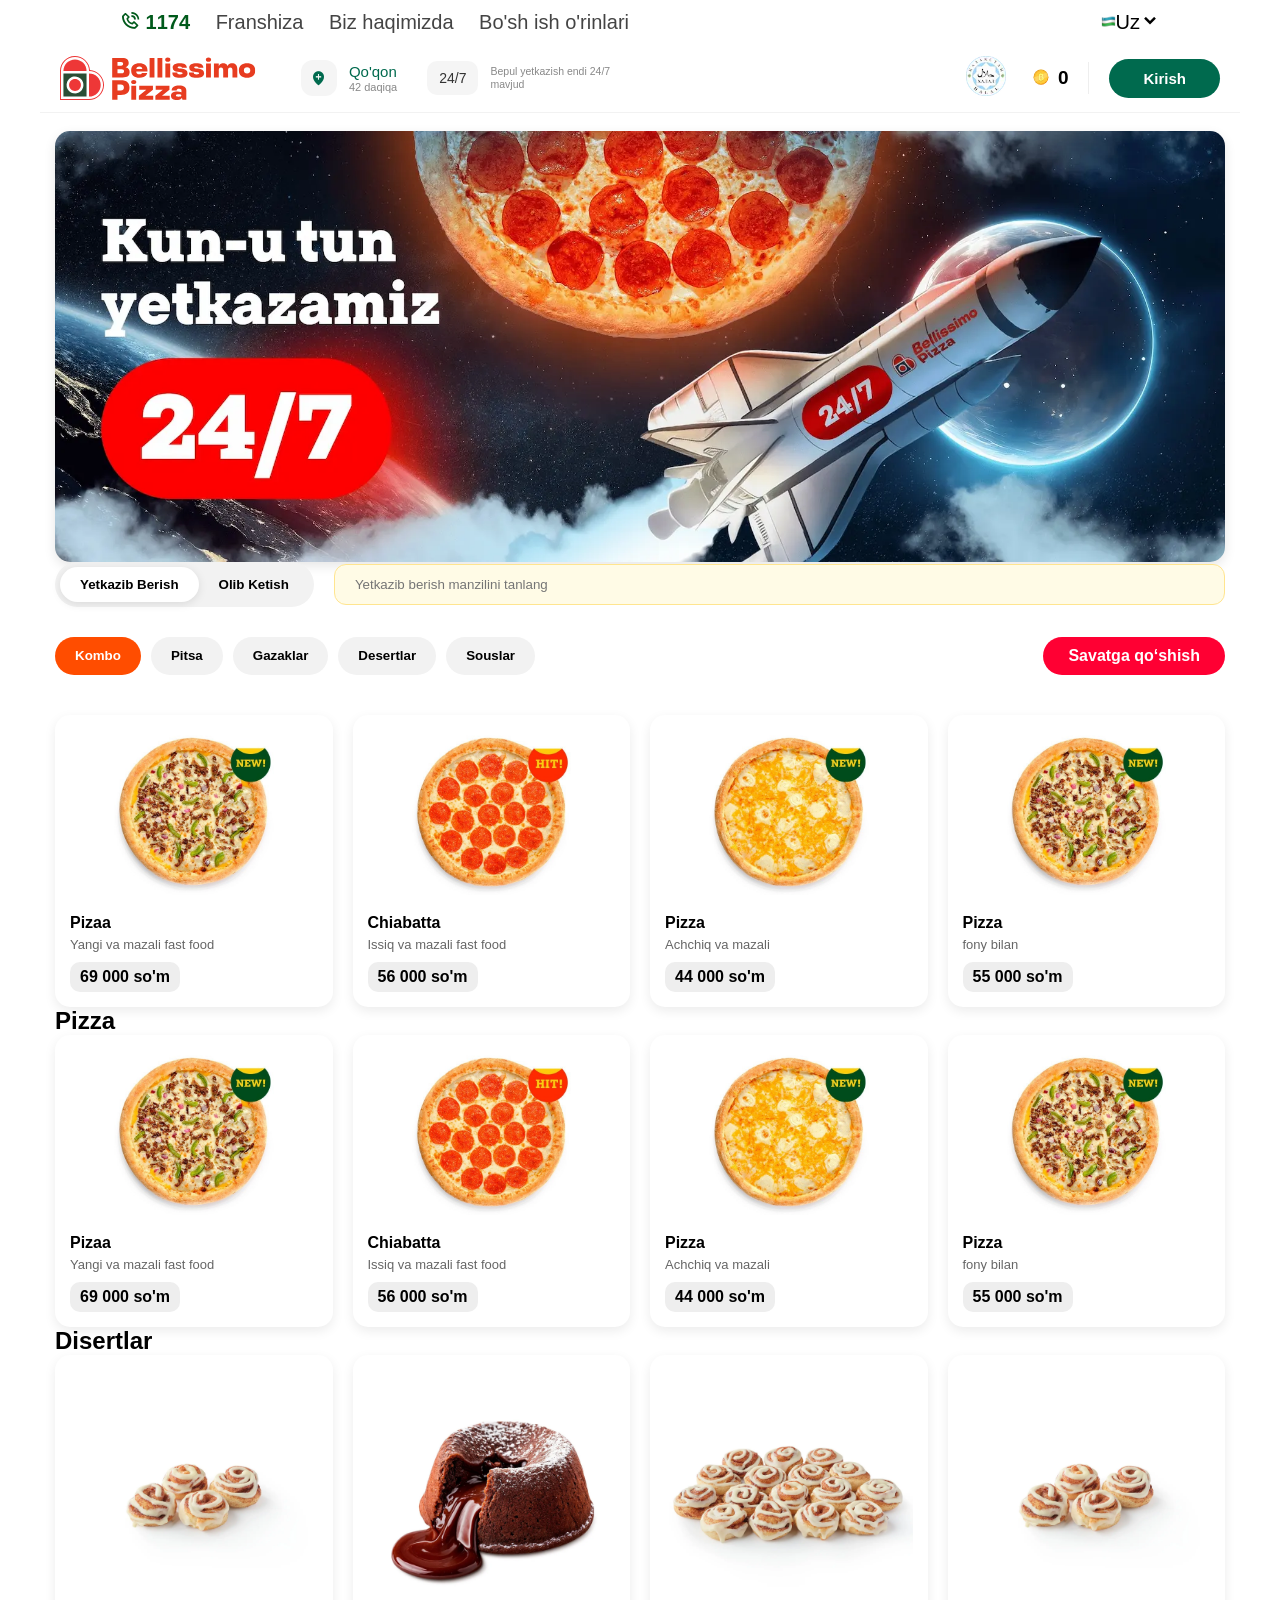
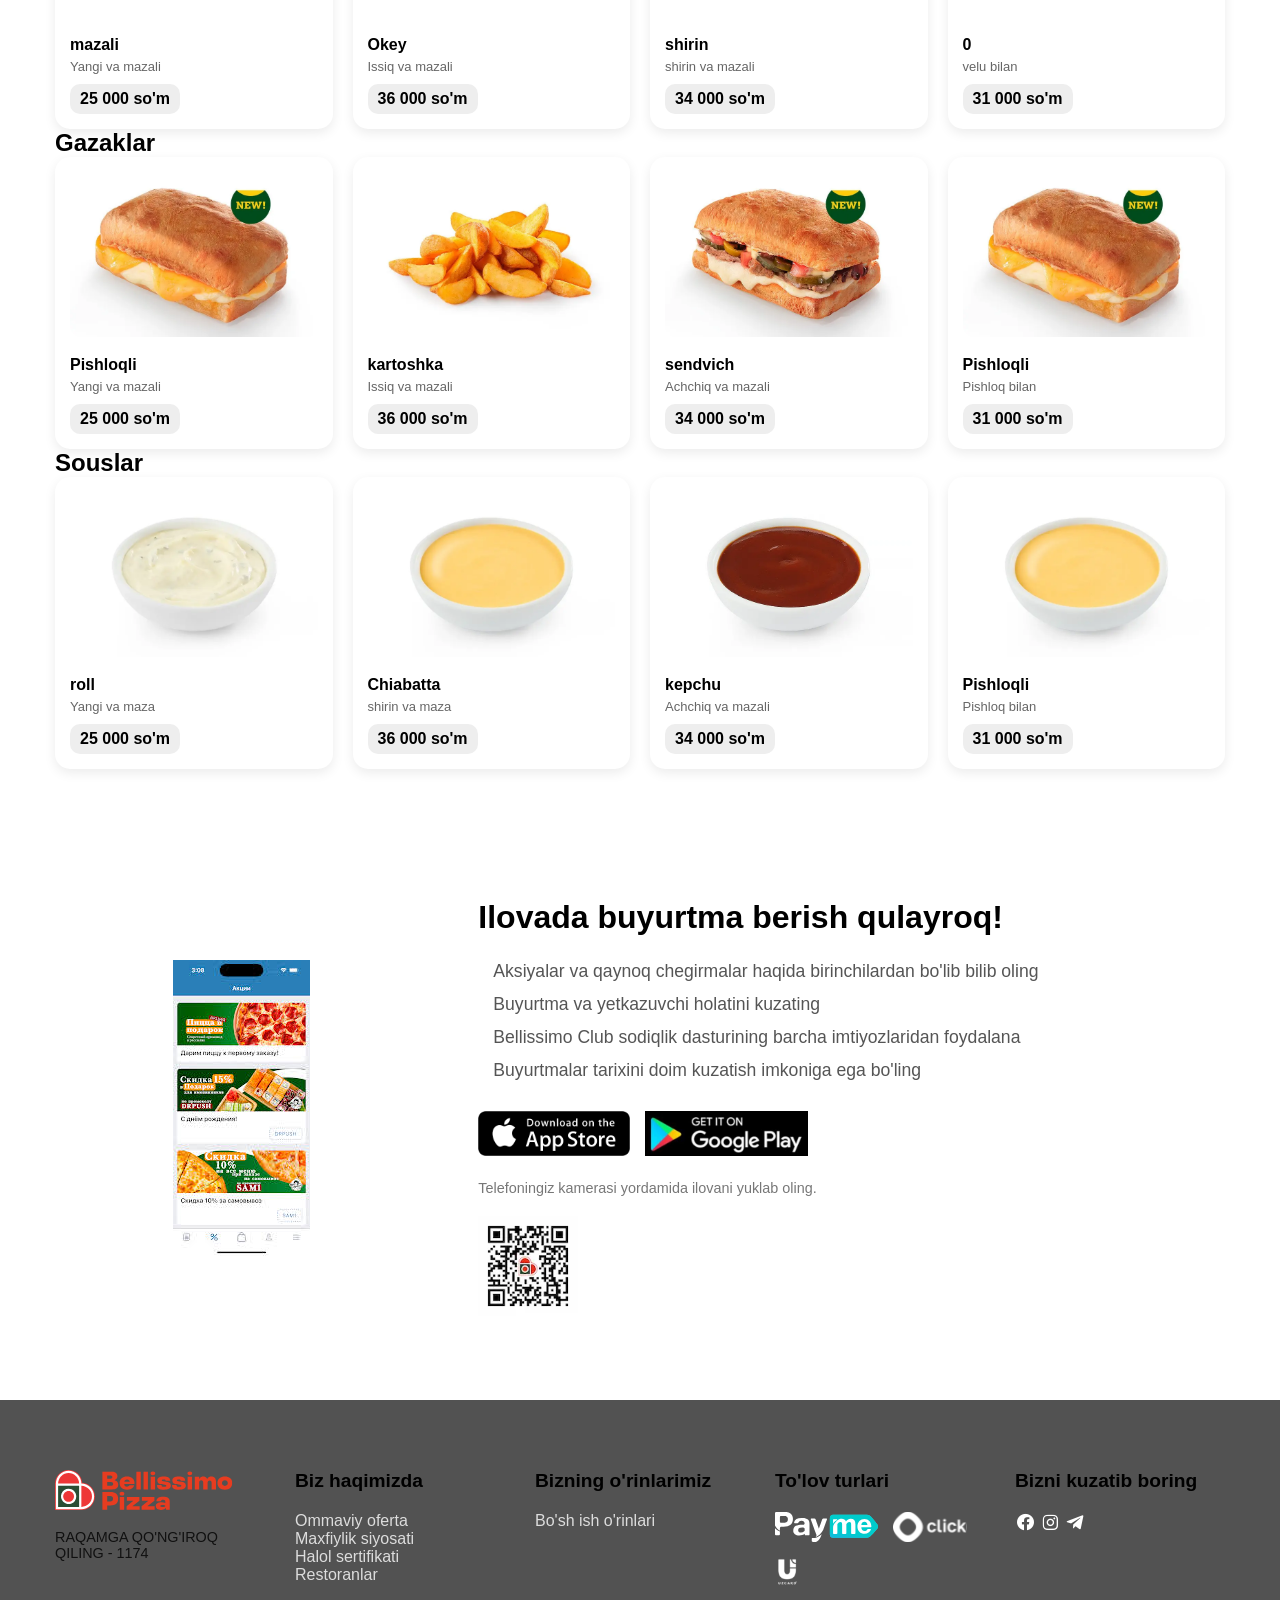
==== bls.html @ 7daf623f "Github" ====
<!DOCTYPE html>
<html lang="uz">
<head>
    <meta charset="UTF-8">
    <meta name="viewport" content="width=device-width, initial-scale=1.0">
    <title>Document</title>
    <!-- link css -->
    <link rel="stylesheet" href="./bls.css">
    <!-- link boxicon -->
    <link href='https://unpkg.com/boxicons@2.1.4/css/boxicons.min.css' rel='stylesheet'>
</head>
<body>
    <!-- TOP BAR -->
    <div class="topbar">
        <div class="top-left">
            <span class="phone"><i class='bx bx-phone-call'></i> 1174</span>
            <a href="#">Franshiza</a>
            <a href="#">Biz haqimizda</a>
            <a href="#">Bo'sh ish o'rinlari</a>
        </div>
        <div class="dropdown">
            <input type="checkbox" id="lang">
            <label for="lang" class="btn-hee"><img src="uzFlag.svg" alt="">Uz<i class='bx bxs-chevron-down'></i></label>

            <div class="dropdown-menu">
                <p><img src="ruFlag.svg" alt="">Ru</p>
            </div>
        </div>
    </div>
    <!-- <hr class="legh"> -->

    <header class="top-navigation-shell">
        <div class="main-inner-row">

            <!-- LOGO QISMI -->
            <div class="branding-cell">
                <img src="./logo_new.svg" alt="Bellissimo" class="brand-img">
            </div>

            <!-- LOKATSIYA TANLASH -->
            <div class="geo-selector-unit">
                <div class="square-icon-box">
                    <i class='bx bxs-location-plus'></i>
                </div>
                <div class="geo-label-stack">
                    <div class="primary-city">Qo'qon</div>
                    <div class="secondary-eta">42 daqiqa</div>
                </div>
            </div>

            <!-- 24/7 STATUS -->
            <div class="delivery-status-chip">
                <div class="grey-text-badge">24/7</div>
                <div class="chip-description">
                    Bepul yetkazish endi 24/7 <br> mavjud
                </div>
            </div>

            <!-- O'NG TOMONDAGI DIVLAR -->
            <div class="utility-actions-group">
                <div class="halal-cert-mark">
                    <img src="./halal.webp" alt="Halal">
                </div>

                <div class="wallet-balance-view">
                    <img src="./Без названия.svg" alt="Coin" class="coin-icon-svg">
                    <span class="balance-digit">0</span>
                </div>

                <div class="vertical-separator-line"></div>
                <a href="https://bellissimo.uz/login">

                    <button class="entry-portal-btn">Kirish</button>
                </a>
            </div>

        </div>
    </header>

    <!-- HERO -->
    <section class="hero">
        <img src="hero.png" alt="">
    </section>
    <div class="container">
        <div class="main-banner">
            <a href="https://bellissimo.uz/">

                <img src="./b5746673-ba47-4a66-aa91-379687119236.webp" alt="Bellissimo Aksiya" class="banner-img">
            </a>
        </div>
        <div class="main">
            <header class="top">
                <div class="toggle">
                    <button class="tgl-btn active">Yetkazib Berish</button>
                    <button class="tgl-btn">Olib Ketish</button>
                </div>

                <div class="inp-box">
                    <input type="text" placeholder="Yetkazib berish manzilini tanlang" class="inp">
                    <span class="edit-icon"></span>
                </div>
            </header>

            <nav class="cats">
                <div class="tags">
                    <button class="tag active">Kombo</button>
                    <button class="tag">Pitsa</button>
                    <button class="tag">Gazaklar</button>
                    <button class="tag">Desertlar</button>
                    <button class="tag">Souslar</button>
                </div>
                <div class="cart">
                    <a href="http://127.0.0.1:5501/savat.html"> <button">Savatga qo‘shish</button></a>
                </div>
            </nav>
        </div>
        <!-- komboooooooooooooooooooooooooooooooooooooooooo -->
        <div class="shell">
            <h2 class="caption"></h2>

            <div class="matrix">

                <div class="tile" onclick="showDialog(this)">
                    <img src="./33b46d3a-a289-4971-88f5-bd0a3807785c.webp">
                    <h4>Pizaa</h4>
                    <p>Yangi va mazali fast food</p>
                    <span class="badge">69 000 so'm</span>
                </div>

                <div class="tile" onclick="showDialog(this)">
                    <img src="./601282db-7274-43e4-ac74-e8987d53dd6e.webp">
                    <h4>Chiabatta</h4>
                    <p>Issiq va mazali fast food</p>
                    <span class="badge">56 000 so'm</span>
                </div>

                <div class="tile" onclick="showDialog(this)">
                    <img src="./b3635a5f-1556-47e8-a600-d88dd8170b36.webp">
                    <h4>Pizza</h4>
                    <p>Achchiq va mazali</p>
                    <span class="badge">44 000 so'm</span>
                </div>

                <div class="tile" onclick="showDialog(this)">
                    <img src="./33b46d3a-a289-4971-88f5-bd0a3807785c.webp">
                    <h4>Pizza</h4>
                    <p>fony bilan</p>
                    <span class="badge">55 000 so'm</span>
                </div>

            </div>
        </div>
        <!-- pizaaaaaaaaaaaaaaaaaaaaaaaaaaaaaaaaaaaaaaaaaaaaaaaaaaaaaa -->

        <div class="shell">
            <h2 class="caption">Pizza</h2>

            <div class="matrix">

                <div class="tile" onclick="showDialog(this)">
                    <img src="./33b46d3a-a289-4971-88f5-bd0a3807785c.webp">
                    <h4>Pizaa</h4>
                    <p>Yangi va mazali fast food</p>
                    <span class="badge">69 000 so'm</span>
                </div>

                <div class="tile" onclick="showDialog(this)">
                    <img src="./601282db-7274-43e4-ac74-e8987d53dd6e.webp">
                    <h4>Chiabatta</h4>
                    <p>Issiq va mazali fast food</p>
                    <span class="badge">56 000 so'm</span>
                </div>

                <div class="tile" onclick="showDialog(this)">
                    <img src="./b3635a5f-1556-47e8-a600-d88dd8170b36.webp">
                    <h4>Pizza</h4>
                    <p>Achchiq va mazali</p>
                    <span class="badge">44 000 so'm</span>
                </div>

                <div class="tile" onclick="showDialog(this)">
                    <img src="./33b46d3a-a289-4971-88f5-bd0a3807785c.webp">
                    <h4>Pizza</h4>
                    <p>fony bilan</p>
                    <span class="badge">55 000 so'm</span>
                </div>

            </div>
        </div>
        
        <!-- aggggggggggagaggggggggggggggggggggggggggggggggggggggggggggggggggggggggaaaaaaaaaaaaaaaaag -->

        <div class="shell">
            <h2 class="caption">Disertlar</h2>

            <div class="matrix">

                <div class="tile" onclick="showDialog(this)">
                    <img src="./8e827ad6-07c1-4666-9710-2e88e769a5c6.webp">
                    <h4>mazali</h4>
                    <p>Yangi va mazali </p>
                    <span class="badge">25 000 so'm</span>
                </div>

                <div class="tile" onclick="showDialog(this)">
                    <img src="./b643ceb5-6a4e-4101-a3dc-91c5327c588a.webp">
                    <h4>Okey</h4>
                    <p>Issiq va mazali</p>
                    <span class="badge">36 000 so'm</span>
                </div>

                <div class="tile" onclick="showDialog(this)">
                    <img src="./02708d12-129a-42d3-b69e-287f19e14751.webp">
                    <h4>shirin</h4>
                    <p>shirin va mazali</p>
                    <span class="badge">34 000 so'm</span>
                </div>

                <div class="tile" onclick="showDialog(this)">
                    <img src="./8e827ad6-07c1-4666-9710-2e88e769a5c6.webp">
                    <h4>0</h4>
                    <p>velu bilan</p>
                    <span class="badge">31 000 so'm</span>
                </div>

            </div>
        </div>

        <!-- gazaklarrrrrrrrrrrrrrrrrrrrrrrrrrrrrrrrrrrrrrrrrrrrrrrrrrrrrrrrrrrrrrrrrrrrrrrrrrrrrrrrrrrrrrrrrrrrr -->

        <div class="shell">
            <h2 class="caption">Gazaklar</h2>

            <div class="matrix">

                <div class="tile" onclick="showDialog(this)">
                    <img src="./4313a341-dc2e-4e0a-a33e-0b3a8b19c1c2.webp">
                    <h4>Pishloqli</h4>
                    <p>Yangi va mazali </p>
                    <span class="badge">25 000 so'm</span>
                </div>

                <div class="tile" onclick="showDialog(this)">
                    <img src="./6a0457e3-5606-4bf1-a8ed-ade0a5dc3485.webp">
                    <h4>kartoshka</h4>
                    <p>Issiq va mazali</p>
                    <span class="badge">36 000 so'm</span>
                </div>

                <div class="tile" onclick="showDialog(this)">
                    <img src="./c2f51f99-49b6-45d3-bded-67a5d21ad4eb.webp">
                    <h4>sendvich</h4>
                    <p>Achchiq va mazali</p>
                    <span class="badge">34 000 so'm</span>
                </div>

                <div class="tile" onclick="showDialog(this)">
                    <img src="./4313a341-dc2e-4e0a-a33e-0b3a8b19c1c2.webp">
                    <h4>Pishloqli</h4>
                    <p>Pishloq bilan</p>
                    <span class="badge">31 000 so'm</span>
                </div>

            </div>
        </div>

        <!-- MODAL -->
     <div class="backdrop" id="backdrop">
    <div class="dialog">
        <span class="exit" onclick="hideDialog()">&times;</span>

        <img id="dImg">
        <h3 id="dTitle"></h3>
        <p id="dDesc"></p>
        <p id="dPrice"></p>

      <button class="action" id="addBtn" onclick="startAdd()">Savatga qo'shish</button>

<div class="qty-box" id="qtyBox" style="display:none;">
    <button onclick="minus()">-</button>
    <span id="qty">1</span>
    <button onclick="plus()">+</button>
</div>
    </div>
</div>
        <!-- souslarrrrrrrrrrrrrrrrrrrrrrrrrrrrrrrrrrrrrrrrrrrrrrrrrrrrrrrrrrrrrrrrrrrrrrrrrrrrrrrrrrrrrr -->
        <div class="shell">
            <h2 class="caption">Souslar</h2>

            <div class="matrix">

                <div class="tile" onclick="showDialog(this)">
                    <img src="./b33f0b64-fa93-4f15-8c94-21ceb4ce722b.webp">
                    <h4>roll</h4>
                    <p>Yangi va maza</p>
                    <span class="badge">25 000 so'm</span>
                </div>

                <div class="tile" onclick="showDialog(this)">
                    <img src="./D.webp">
                    <h4>Chiabatta</h4>
                    <p>shirin va maza</p>
                    <span class="badge">36 000 so'm</span>
                </div>

                <div class="tile" onclick="showDialog(this)">
                    <img src="./L.webp">
                    <h4>kepchu</h4>
                    <p>Achchiq va mazali</p>
                    <span class="badge">34 000 so'm</span>
                </div>

                <div class="tile" onclick="showDialog(this)">
                    <img src="./D.webp">
                    <h4>Pishloqli</h4>
                    <p>Pishloq bilan</p>
                    <span class="badge">31 000 so'm</span>
                </div>

            </div>
        </div>

        <!-- MODAL -->
        <div class="backdrop" id="backdrop">
            <div class="dialog">
                <span class="exit" onclick="hideDialog()">&times;</span>
                <img id="dImg">
                <h3 id="dTitle"></h3>
                <p id="dDesc"></p>
                <p id="dPrice"></p>
                <button class="action">Savatga qo'shish</button>
            </div>
        </div>
    </div>
    <!-- 4. MOBILE APP-->
    <section class="app-download-section">
        <div class="container app-content-wrapper">
            <div class="app-screenshot">
                <img src="./images (7).jpg" alt="App Screenshot">
            </div>
            <div class="app-info">
                <h2>Ilovada buyurtma berish qulayroq!</h2>
                <ul>
                    <li><i class="fas fa-check-circle"></i> Aksiyalar va qaynoq chegirmalar haqida birinchilardan
                        bo'lib bilib oling</li>
                    <li><i class="fas fa-check-circle"></i> Buyurtma va yetkazuvchi holatini kuzating</li>
                    <li><i class="fas fa-check-circle"></i> Bellissimo Club sodiqlik dasturining barcha
                        imtiyozlaridan foydalana</li>
                    <li><i class="fas fa-check-circle"></i> Buyurtmalar tarixini doim kuzatish imkoniga ega bo'ling
                    </li>
                </ul>
                <div class="app-buttons">
                    <a href="#" target="_blank"><img src="./images (2).png" alt="App Store"></a>
                    <a href="#" target="_blank"><img src="./images (8).jpg  " alt="Google Play"></a>
                </div>
                <p>Telefoningiz kamerasi yordamida ilovani yuklab oling.</p>
                <div class="qr-code">
                    <img src="./website-footer-qr-06f12d27385aaf3169ec8f4434f85ed1 (1).webp" alt="QR Code">
                </div>
            </div>
        </div>
    </section>

    <!-- 5. FOOTER (Rasmdagi kabi) -->
    <footer class="main-footer">
        <div class="container footer-grid">
            <div class="footer-col footer-about">
                <img src="./logo_new.svg" alt="Bellissimo Logo">
                <p>RAQAMGA QO'NG'IROQ QILING - 1174</p>
            </div>
            <div class="footer-col">
                <h4>Biz haqimizda</h4>
                <ul>
                    <li><a href="#">Ommaviy oferta</a></li>
                    <li><a href="#">Maxfiylik siyosati</a></li>
                    <li><a href="#">Halol sertifikati</a></li>
                    <li><a href="#">Restoranlar</a></li>
                </ul>
            </div>
            <div class="footer-col">
                <h4>Bizning o'rinlarimiz</h4>
                <ul>
                    <li><a href="#">Bo'sh ish o'rinlari</a></li>
                </ul>
            </div>
            <div class="footer-col footer-payment">
                <h4>To'lov turlari</h4>
                <div class="payment-icons">
                    <img src="payme-footer (1).svg" alt="Payme">
                    <img src="./click-footer.svg" alt="Uzcard">
                    <img src="./uzcard-footer.svg" alt="Click">
                </div>
            </div>
            <div class="footer-col footer-social">
                <h4>Bizni kuzatib boring</h4>
                <div class="social-icons">
                    <i class='bx bxl-facebook-circle'></i>
                    <i class='bx bxl-instagram'></i>
                    <i class='bx bxl-telegram'></i>
                </div>
            </div>
        </div>
    </footer>
    <script src="bls.js"></script>
</body>

</html>
---- bls.css ----
* {
    margin: 0;
    padding: 0;
    box-sizing: border-box;
    font-family: 'Segoe UI', sans-serif;
}
body {
    background: #ffffff;
}

.legh {
    max-width: 1200px;
    margin: 30px auto;
    width: 1110px;
    margin-left: 120px;
    color: #eee;

}

/* TOPBAR */
.topbar {
    max-width: 1200px;
    margin: auto;
    display: flex;
    justify-content: space-between;
    padding: 10px 80px;
    background: #ffffff;
    font-size: 20px;
}

.top-left a {
    margin-left: 20px;
    text-decoration: none;
    color: #444;
    transition: 0.3s;
}

.phone {
    color: #005a1b;
    font-weight: bold;
}

.top-left a:hover {
    color: #e4002b;
}

.lang {
    cursor: pointer;
    transition: 0.3s;
}

.lang:hover {
    color: #e4002b;
}

.top-navigation-shell {
    max-width: 1200px;
    margin: auto;
    width: 100%;
    background: #ffffff;
    border-bottom: 1px solid #f2f2f2;
    padding: 12px 0;
}

.main-inner-row {
    max-width: 1240px;
    margin: 0 auto;
    display: flex;
    align-items: center;
    padding: 0 20px;
}

.branding-cell {
    margin-right: 45px;
}

.brand-img {
    height: 44px;
    display: block;
    cursor: pointer;
}

.geo-selector-unit {
    display: flex;
    align-items: center;
    margin-right: 30px;
    cursor: pointer;
}

.square-icon-box {
    width: 36px;
    height: 36px;
    background-color: #f5f5f5;
    border-radius: 12px;
    display: flex;
    justify-content: center;
    align-items: center;
    margin-right: 12px;
}

.square-icon-box i {
    color: #006a4e;
    font-size: 17px;
}

.primary-city {
    color: #006a4e;
    font-weight: 500;
    font-size: 15px;
    display: flex;
    align-items: center;
    gap: 5px;
}

.primary-city i {
    font-size: 9px;
    margin-top: 2px;
}

.secondary-eta {
    color: #888888;
    font-size: 11px;
    margin-top: 1px;
}

.delivery-status-chip {
    display: flex;
    align-items: center;
}

.grey-text-badge {
    background-color: #f5f5f5;
    padding: 9px 12px;
    border-radius: 10px;
    font-weight: 500;
    font-size: 14px;
    color: #333333;
    margin-right: 12px;
}

.chip-description {
    font-size: 10.5px;
    color: #888888;
    line-height: 1.2;
}

.utility-actions-group {
    margin-left: auto;
    display: flex;
    align-items: center;
}

.halal-cert-mark {
    margin-right: 25px;
    cursor: pointer;
}

.halal-cert-mark img {
    height: 40px;
}

.wallet-balance-view {
    display: flex;
    align-items: center;
    gap: 7px;
    margin-right: 20px;
    cursor: pointer;
}

.coin-icon-svg {
    height: 22px;
}

.balance-digit {
    font-weight: 700;
    font-size: 19px;
    color: #000000;
}

.vertical-separator-line {
    width: 1px;
    height: 32px;
    background-color: #eeeeee;
    margin-right: 20px;
}

/* KIRISH TUGMASI - ASOSIY ELEMENT */
.entry-portal-btn {
    background-color: #006a4e;
    color: #ffffff;
    border: none;
    padding: 11px 34px;
    border-radius: 25px;
    font-size: 15px;
    font-weight: 700;
    cursor: pointer;
    transition: all 0.2s ease-in-out;
}

.entry-portal-btn:hover {
    background-color: #004d39;
    box-shadow: 0 3px 8px rgba(0, 106, 78, 0.15);
}

.dropdown {
    position: relative;
    margin-left: 100px;
}

.dropdown input {
    display: none;
}

.dropdown-menu {
    display: none;
    position: absolute;
    top: 110%;
    left: 0;
    width: 100px;
    background: white;
    border-radius: 10px;
    box-shadow: 0 5px 20px rgba(0, 0, 0, 0.15);
    padding: 10px 0;
    z-index: 100;
}

.dropdown input:checked~.dropdown-menu {
    display: block;
}

.dropdown-menu p {
    padding: 8px 12px;
    cursor: pointer;
}

.dropdown-menu p:hover {
    background: #f2f2f2;
}


/* HERO */

.hero {
    padding: 15px 80px;
}

.hero img {
    width: 100%;
    border-radius: 20px;
    transition: 0.4s;
}

.hero img:hover {
    transform: scale(1.01);
}

.container {
    max-width: 1200px;
    margin: 20px auto;
    padding: 0 15px;
}

/* Banner uslubi */
.main-banner {
    width: 100%;
    border-radius: 15px;
    overflow: hidden;
    box-shadow: 0 4px 12px rgba(0, 0, 0, 0.1);
    line-height: 0;
    margin-top: -50px;
}

.banner-img {
    width: 100%;
    height: auto;
    display: block;
    cursor: pointer;
    transition: transform 0.3s ease;
}

.banner-img:hover {
    transform: scale(1.01);
}

.main {
    max-width: 1200px;
    margin: 0 auto;
}

.top {
    display: flex;
    gap: 20px;
    align-items: center;
    margin-bottom: 30px;
}

.toggle {
    background: #f2f2f2;
    padding: 5px;
    border-radius: 30px;
    display: flex;
}

.tgl-btn {
    border: none;
    padding: 10px 20px;
    border-radius: 25px;
    cursor: pointer;
    font-weight: bold;
    background: transparent;
    transition: 0.3s;
}

.tgl-btn.active {
    background: #fff;
    box-shadow: 0 2px 10px rgba(0, 0, 0, 0.1);
}

.tgl-btn:hover:not(.active) {
    background: #e0e0e0;
}

.inp-box {
    flex: 1;
    position: relative;
}

.inp {
    width: 100%;
    padding: 12px 20px;
    border-radius: 12px;
    border: 1px solid #ffe58f;
    background: #fffbe6;
    color: #856404;
    outline: none;
}

.edit-icon {
    position: absolute;
    right: 15px;
    top: 12px;
    cursor: pointer;
}

/* CATEGORIES */
.cats {
    display: flex;
    justify-content: space-between;
    margin-bottom: 40px;
    text-decoration: none;
}

.tags {
    display: flex;
    gap: 10px;
}

.tag {
    border: none;
    padding: 10px 20px;
    border-radius: 20px;
    background: #f2f2f2;
    cursor: pointer;
    font-weight: bold;
    transition: 0.3s;
}

.tag.active,
.tag:hover {
    background: #ff4d00;
    color: #fff;
}

.cart {
    background: #ff0033;
    color: #fff;
    padding: 10px 25px;
    border-radius: 25px;
    font-weight: bold;
    cursor: pointer;
    transition: 0.3s;
    text-decoration: none;
    list-style: none;
}
.cart a{
    
  color: rgb(255, 255, 255);
  text-decoration: none;

}
.cart:hover {
    transform: scale(1.05);
    background: #cc0029;
}

.grid {
    display: grid;
    grid-template-columns: repeat(4, 1fr);
    gap: 25px;
}


.info .name {
    font-size: 18px;
    margin-bottom: 10px;
}

.info .txt {
    font-size: 13px;
    color: #777;
    margin-bottom: 20px;
    height: 40px;
    overflow: hidden;
}

.row {
    display: flex;
    justify-content: space-between;
    align-items: center;
}

.price {
    font-weight: bold;
    font-size: 18px;
}

.btn {
    background: #ff4d00;
    color: #fff;
    border: none;
    padding: 10px 20px;
    border-radius: 20px;
    cursor: pointer;
    font-weight: bold;
    transition: 0.3s;
}

.btn:hover {
    background: #000;
}

/* QR kodddddddddddddddddddddddddddddddddddddddddddddddddddddddddddddddd */

.app-download-section {
    padding: 60px 0;
    margin-top: 50px;
    
}
.app-content-wrapper {
    display: flex;
    align-items: center;
    gap: 50px;
}

.app-screenshot {
    flex: 1;
    text-align: center;
}

.app-screenshot img {
    max-width: 300px;
    height: auto;
}

.app-info {
    flex: 2;
}

.app-info h2 {
    font-size: 2rem;
    margin-bottom: 25px;
}

.app-info ul {
    list-style: none;
    margin-bottom: 30px;
}

.app-info ul li {
    display: flex;
    align-items: center;
    gap: 15px;
    font-size: 1.1rem;
    margin-bottom: 12px;
    color: #555;
}

.app-info ul li .fa-check-circle {
    font-size: 1.3rem;
}

.app-buttons {
    display: flex;
    gap: 15px;
    margin-bottom: 20px;
}

.app-buttons img {
    height: 45px;
}

.social-icons {
    display: flex;
    gap: 5px;
}

.app-info p {
    font-size: 0.9rem;
    color: #777;
    margin-bottom: 20px;
}

.qr-code img {
    height: 100px;
}

/* 5. FOOTER (O'zgarishsiz) */
.main-footer {
    background: #525252;
    padding: 50px 0;
}

.footer-grid {
    display: grid;
    grid-template-columns: repeat(auto-fit, minmax(200px, 1fr));
    gap: 30px;
}

.footer-col h4 {
    font-size: 1.2rem;
    margin-bottom: 20px;
    text-decoration: none;
    list-style: none;
}

.footer-col ul  a{
    text-decoration: none;
    list-style: none;
    color: white;
}
.footer-col ul{
    list-style: none;
}
.footer-col ul li a {
    opacity: 0.8;
    transition: opacity 0.2s ease;
}

.footer-col ul li a:hover {
    opacity: 1;
}

.footer-about img {
    height: 40px;
    margin-bottom: 15px;
}

.footer-about p {
    font-size: 0.9rem;
    opacity: 0.8;
}

.footer-payment .payment-icons {
    display: flex;
    flex-wrap: wrap;
    gap: 15px;
}

.footer-payment .payment-icons img {
    height: 30px;
}
.social-icons{
    display: flex;
    font-size: 20px;
    color: white;
    cursor: pointer;
}
.tile p {
    font-size: 13px;
    color: #666;
    margin: 5px 0 10px;
}

.matrix {
    display: grid;
    grid-template-columns: repeat(4, 1fr);
    gap: 20px;
}

/* ===== CARD STYLE ===== */
.tile {
    background: #fff;
    border-radius: 15px;
    padding: 15px;
    box-shadow: 0 4px 12px rgba(0, 0, 0, 0.08);
    transition: 0.3s;
}

.tile:hover {
    transform: translateY(-5px);
    box-shadow: 0 10px 20px rgba(0, 0, 0, 0.15);
}

.tile img {
    width: 100%;
    border-radius: 12px;
    margin-bottom: 10px;
}

.tile h4 {
    margin: 5px 0;
    font-size: 16px;
}

.tile p {
    font-size: 13px;
    color: #666;
    margin-bottom: 10px;
}

.badge {
    display: inline-block;
    background: #eee;
    padding: 6px 10px;
    border-radius: 10px;
    font-weight: bold;
}

.badge {
    display: inline-block;
    background: #eee;
    padding: 6px 10px;
    border-radius: 10px;
    font-weight: bold;
}

/* MODAL */
.backdrop {
    position: fixed;
    inset: 0;
    background: rgba(0, 0, 0, 0.7);
    display: flex;
    justify-content: center;
    align-items: center;
    opacity: 0;
    pointer-events: none;
    transition: 0.3s;
}

.backdrop.visible {
    opacity: 1;
    pointer-events: auto;
}

.dialog {
    background: #fff;
    border-radius: 25px;
    width: 520px;
    padding: 25px;
    text-align: center;
    position: relative;
    transform: scale(0.6);
    transition: 0.3s;
}

.backdrop.visible .dialog {
    transform: scale(1);
}

.dialog img {
    width: 100%;
    height: 220px;
    object-fit: contain;
}

.exit {
    position: absolute;
    top: 12px;
    right: 18px;
    font-size: 26px;
    cursor: pointer;
}

.action {
    margin-top: 20px;
    width: 100%;
    padding: 14px;
    border: none;
    background: #e53935;
    color: #fff;
    border-radius: 12px;
    font-size: 16px;
    cursor: pointer;
    transition: 0.3s;
}

.action:hover {
    background: #b71c1c;
    transform: scale(1.06);
}

.action:active {
    transform: scale(0.95);
}
.qty-box {
    display: flex;
    justify-content: center;
    align-items: center;
    gap: 15px;
    margin-top: 15px;
}

.qty-box button {
    width: 35px;
    height: 35px;
    border: none;
    background: #ff4d00;
    color: #fff;
    font-size: 20px;
    border-radius: 8px;
    cursor: pointer;
}

.qty-box span {
    font-size: 18px;
    font-weight: bold;
}
@media (max-width: 1024px) {

    .main-inner-row {
        flex-wrap: wrap;
        gap: 15px;
    }

    .utility-actions-group {
        margin-left: 0;
        flex-wrap: wrap;
        gap: 10px;
    }

    .top {
        flex-direction: column;
        align-items: stretch;
    }

    .toggle {
        width: 100%;
        justify-content: center;
    }

    .inp-box {
        width: 100%;
    }

    .matrix {
        grid-template-columns: repeat(2, 1fr);
    }

    .grid {
        grid-template-columns: repeat(2, 1fr);
    }

    .app-content-wrapper {
        flex-direction: column;
        text-align: center;
    }

    .hero {
        padding: 10px 20px;
    }
}
@media (max-width: 768px) {

    .topbar {
        flex-direction: column;
        gap: 10px;
        padding: 10px 20px;
        font-size: 14px;
    }

    .top-left {
        display: flex;
        flex-wrap: wrap;
        gap: 10px;
    }

    .main-inner-row {
        flex-direction: column;
        align-items: flex-start;
    }

    .geo-selector-unit,
    .delivery-status-chip,
    .utility-actions-group {
        width: 100%;
        justify-content: space-between;
    }

    .cats {
        flex-direction: column;
        gap: 15px;
    }

    .tags {
        flex-wrap: wrap;
    }

    .matrix {
        grid-template-columns: repeat(1, 1fr);
    }

    .grid {
        grid-template-columns: 1fr;
    }

    .dialog {
        width: 90%;
    }

    .hero img {
        border-radius: 10px;
    }

    .app-info h2 {
        font-size: 1.5rem;
    }
}
@media (max-width: 480px) {

    .topbar {
        font-size: 12px;
    }

    .entry-portal-btn {
        padding: 8px 20px;
        font-size: 13px;
    }

    .tag {
        padding: 8px 12px;
        font-size: 12px;
    }

    .badge {
        font-size: 12px;
    }

    .app-buttons {
        flex-direction: column;
    }

    .app-buttons img {
        width: 140px;
        height: auto;
    }

    .footer-grid {
        grid-template-columns: 1fr;
        text-align: center;
    }

    .social-icons {
        justify-content: center;
    }
}
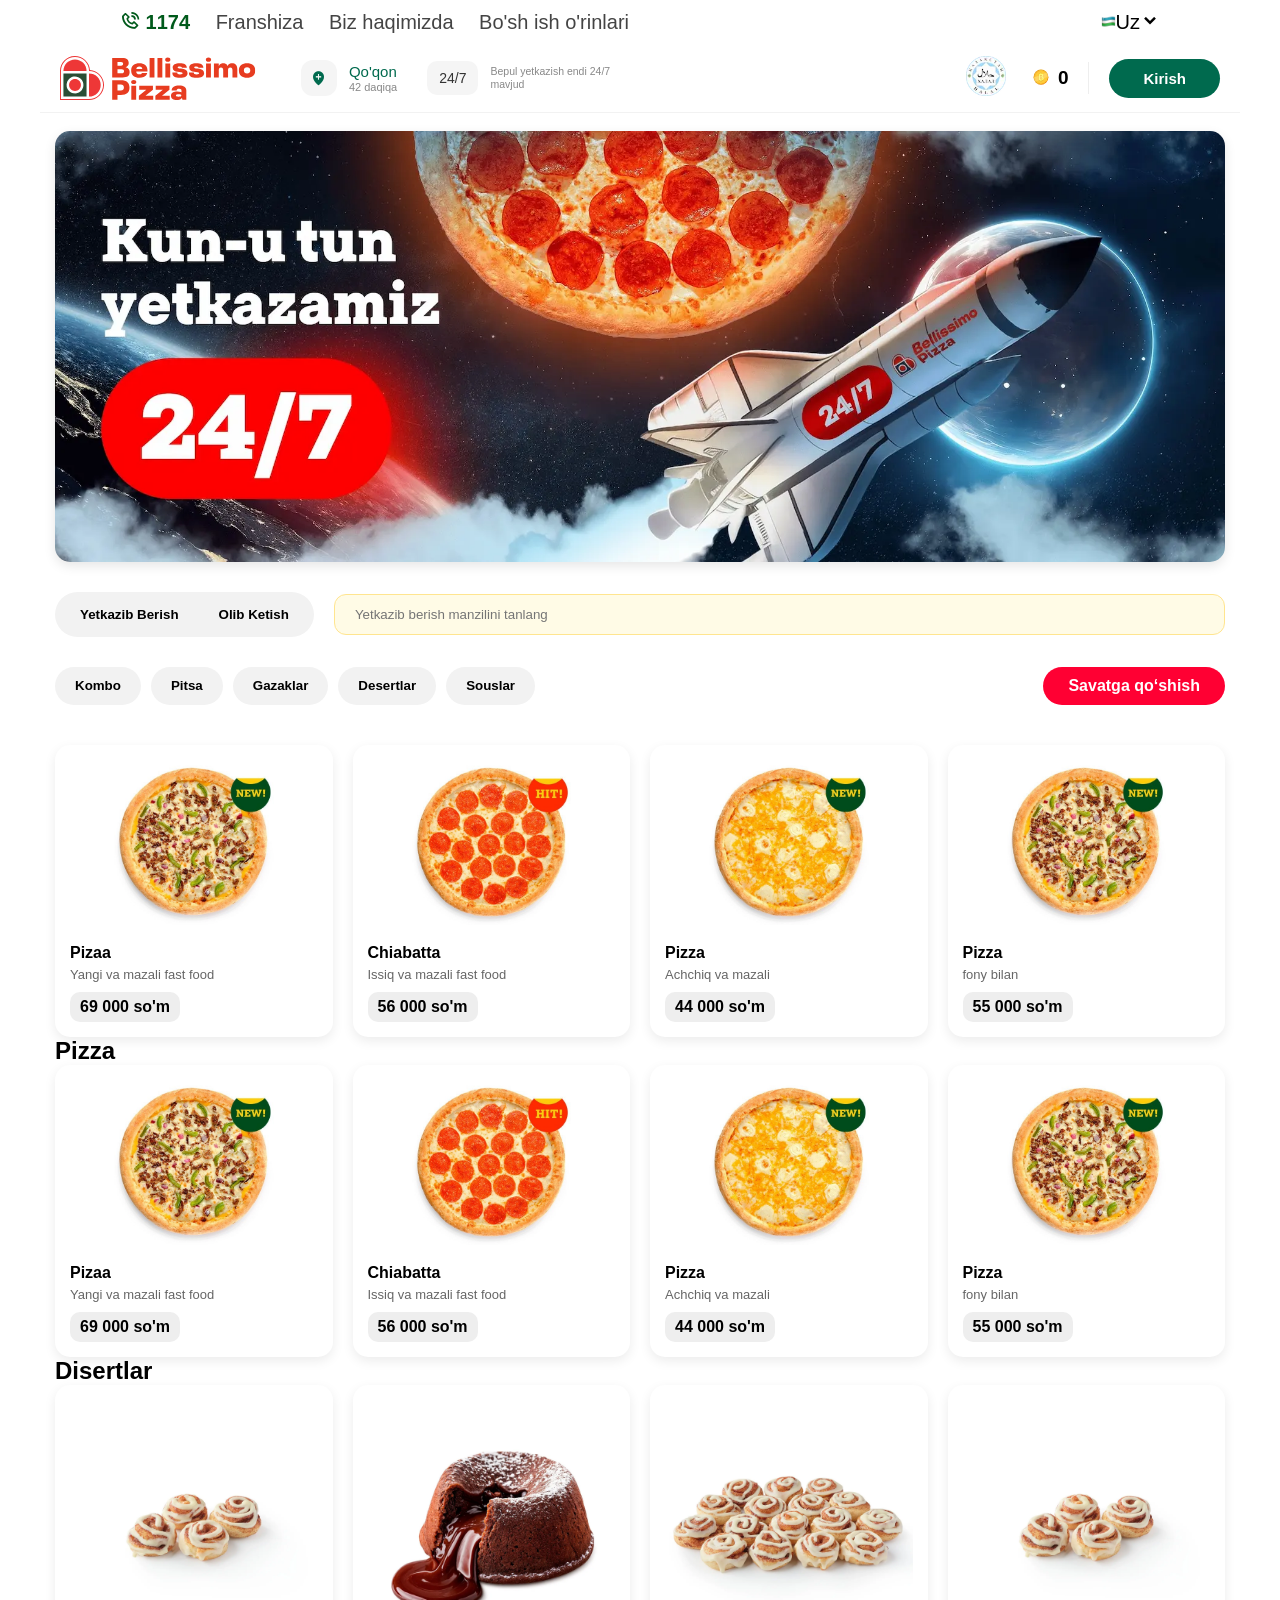
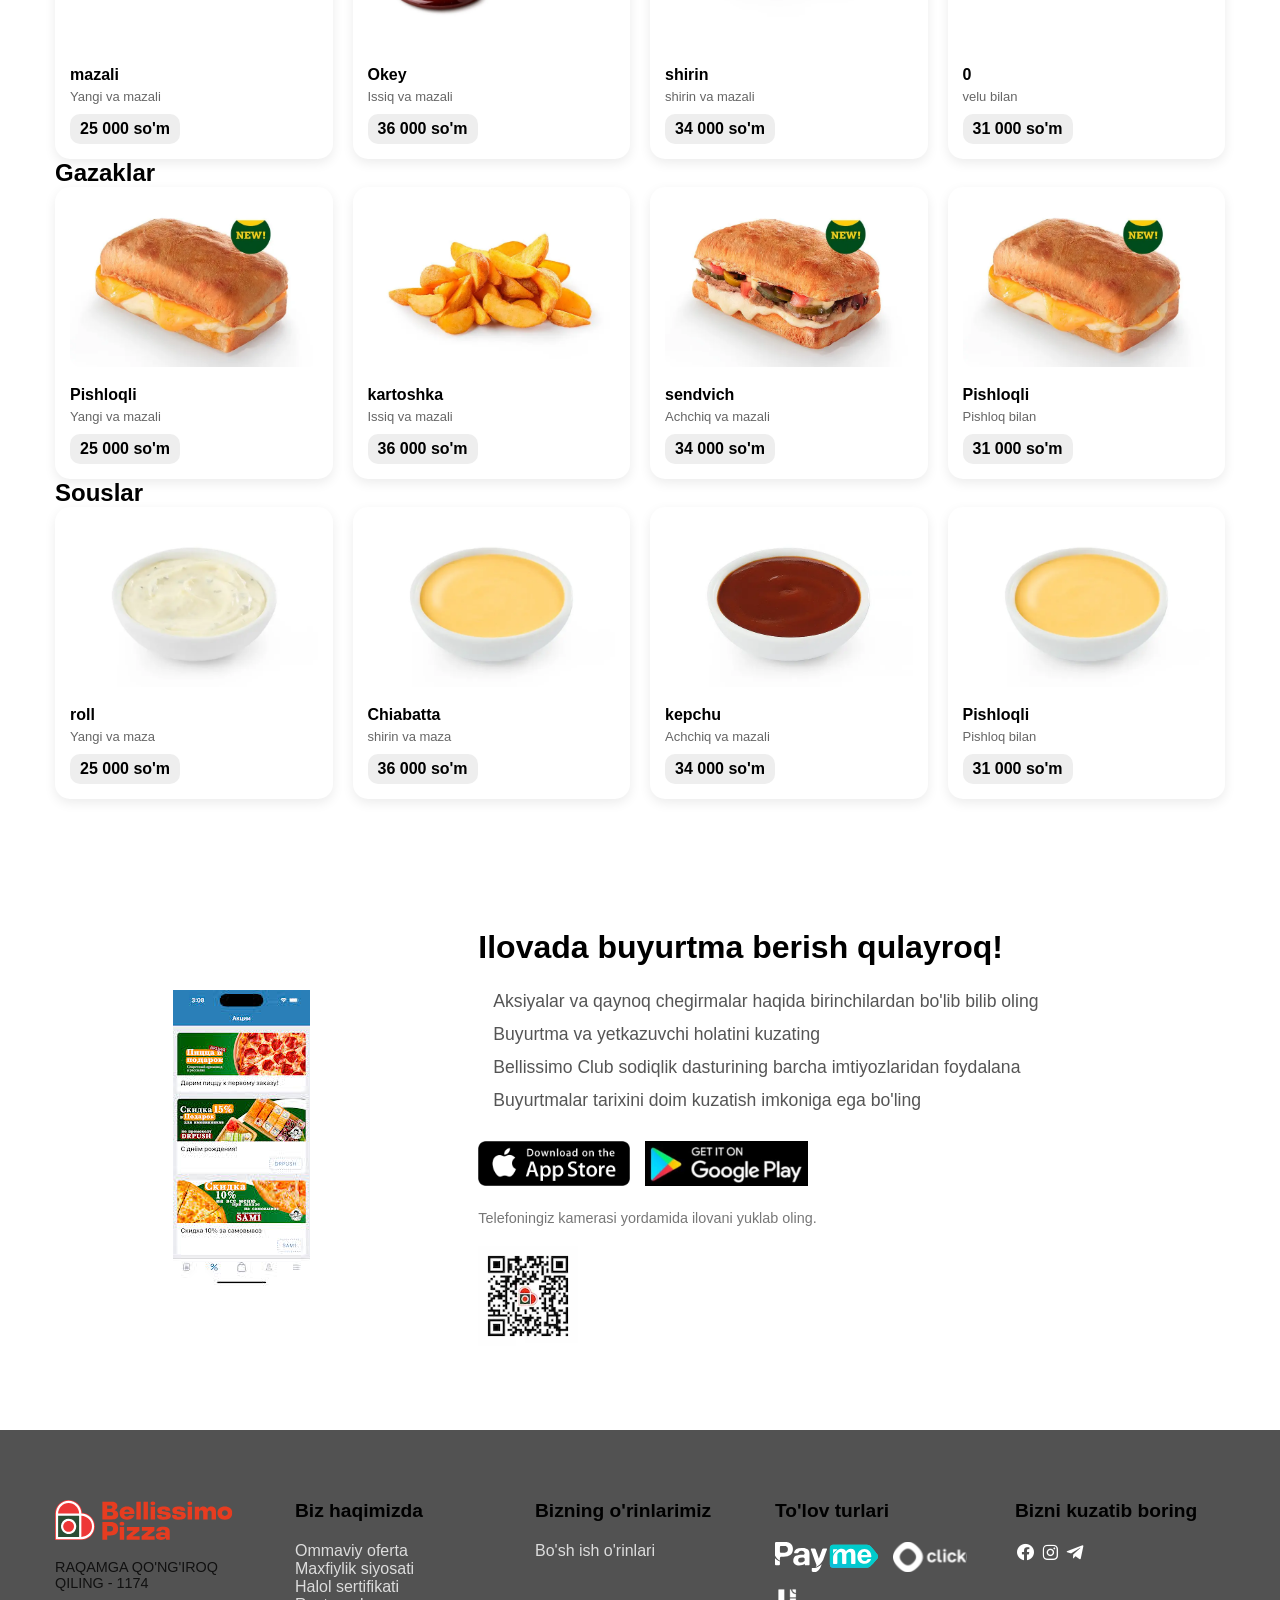
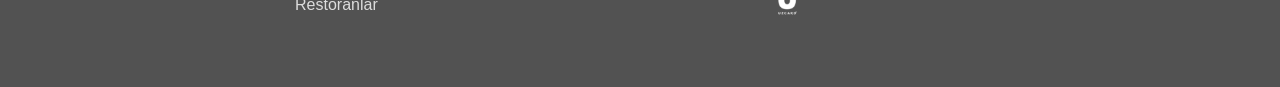
==== commit a4bc6609: "Github" ====
--- a/bls.html
+++ b/bls.html
@@ -68,10 +68,10 @@
                 </div>
 
                 <div class="vertical-separator-line"></div>
-                <a href="https://bellissimo.uz/login">
-
-                    <button class="entry-portal-btn">Kirish</button>
-                </a>
+              
+
+                <button class="entry-portal-btn" onclick="openAddressModal()">Kirish</button>
+                
             </div>
 
         </div>
@@ -91,8 +91,8 @@
         <div class="main">
             <header class="top">
                 <div class="toggle">
-                    <button class="tgl-btn active">Yetkazib Berish</button>
-                    <button class="tgl-btn">Olib Ketish</button>
+                    <button class="tgl-btn ">Yetkazib Berish</button>
+                    <button class="tgl-btn ">Olib Ketish</button>
                 </div>
 
                 <div class="inp-box">
@@ -103,14 +103,14 @@
 
             <nav class="cats">
                 <div class="tags">
-                    <button class="tag active">Kombo</button>
+                    <button class="tag ">Kombo</button>
                     <button class="tag">Pitsa</button>
                     <button class="tag">Gazaklar</button>
                     <button class="tag">Desertlar</button>
                     <button class="tag">Souslar</button>
                 </div>
                 <div class="cart">
-                    <a href="http://127.0.0.1:5501/savat.html"> <button">Savatga qo‘shish</button></a>
+                    <a href="./savat.html"> <button">Savatga qo‘shish</button></a>
                 </div>
             </nav>
         </div>
@@ -263,7 +263,31 @@
 
             </div>
         </div>
-
+        <!-- shfuipa -->
+<div class="modal" id="addressModal">
+    <div class="wrapper">
+        <div class="card">
+            <span class="close" onclick="closeAddressModal()">&times;</span>
+
+            <h2>Yetkazish manzili</h2>
+
+            <input type="text" placeholder="Manzil" class="full" id="manzil">
+
+            <div class="row">
+                <input type="text" placeholder="Uy/ofis">
+                <input type="text" placeholder="Domofon">
+                <input type="text" placeholder="Kirish">
+                <input type="text" placeholder="Qavat">
+            </div>
+
+            <input type="text" placeholder="Izoh" class="full">
+
+            <div class="map"></div>
+
+            <button onclick="saveAddress()">Saqlash</button>
+        </div>
+    </div>
+</div>
         <!-- MODAL -->
      <div class="backdrop" id="backdrop">
     <div class="dialog">
--- a/bls.css
+++ b/bls.css
@@ -61,7 +61,12 @@
     border-bottom: 1px solid #f2f2f2;
     padding: 12px 0;
 }
-
+.top{
+    margin-top: 30px;
+}
+.tgl-btn:active{
+    background: #525252;
+}
 .main-inner-row {
     max-width: 1240px;
     margin: 0 auto;
@@ -311,15 +316,10 @@
     transition: 0.3s;
 }
 
-.tgl-btn.active {
+.tgl-btn:focus {
     background: #fff;
     box-shadow: 0 2px 10px rgba(0, 0, 0, 0.1);
 }
-
-.tgl-btn:hover:not(.active) {
-    background: #e0e0e0;
-}
-
 .inp-box {
     flex: 1;
     position: relative;
@@ -341,8 +341,101 @@
     top: 12px;
     cursor: pointer;
 }
-
-/* CATEGORIES */
+/* madal k */
+.modal {
+    position: fixed;
+    inset: 0;
+    background: rgba(0, 0, 0, 0.55);
+    display: none;
+    justify-content: center;
+    align-items: center;
+    z-index: 999;
+}
+
+.modal.active {
+    display: flex;
+}
+.modal .card {
+    width: 500px;
+    background: #ffffff;
+    padding: 30px;
+    border-radius: 20px;
+    box-shadow: 0 20px 60px rgba(0,0,0,0.2);
+    position: relative;
+   
+}
+.close {
+    position: absolute;
+    right: 15px;
+    top: 12px;
+    font-size: 26px;
+    cursor: pointer;
+    color: #999;
+    transition: 0.3s;
+}
+.card h2 {
+    margin-bottom: 20px;
+    font-size: 22px;
+    font-weight: 700;
+}
+.card input {
+    width: 100%;
+    padding: 12px 14px;
+    border-radius: 10px;
+    border: 1px solid #eee;
+    background: #f9f9f9;
+    margin-bottom: 10px;
+    transition: 0.3s;
+}
+
+.card input:focus {
+    border: 1px solid #0f7b53;
+    background: #fff;
+    outline: none;
+}
+.card .row {
+    display: grid;
+    grid-template-columns: repeat(2, 1fr);
+    gap: 10px;
+}
+
+.map {
+    height: 180px;
+    background: linear-gradient(135deg, #ddd, #bbb);
+    border-radius: 12px;
+    margin: 15px 0;
+}
+.card button {
+    width: 100%;
+    padding: 14px;
+    border: none;
+    border-radius: 12px;
+    background: linear-gradient(135deg, #0f7b53, #00a86b);
+    color: #fff;
+    font-size: 16px;
+    font-weight: bold;
+    cursor: pointer;
+    transition: 0.3s;
+}
+
+.card button:hover {
+    transform: translateY(-2px);
+    box-shadow: 0 10px 20px rgba(0,0,0,0.2);
+}
+
+    .card .row {
+        grid-template-columns: 1fr;
+    }
+}
+.modal {
+    display: none;
+    justify-content: center;
+    align-items: center;
+}
+
+.modal.active {
+    display: flex;
+}
 .cats {
     display: flex;
     justify-content: space-between;
@@ -365,8 +458,8 @@
     transition: 0.3s;
 }
 
-.tag.active,
-.tag:hover {
+
+.tag:focus {
     background: #ff4d00;
     color: #fff;
 }
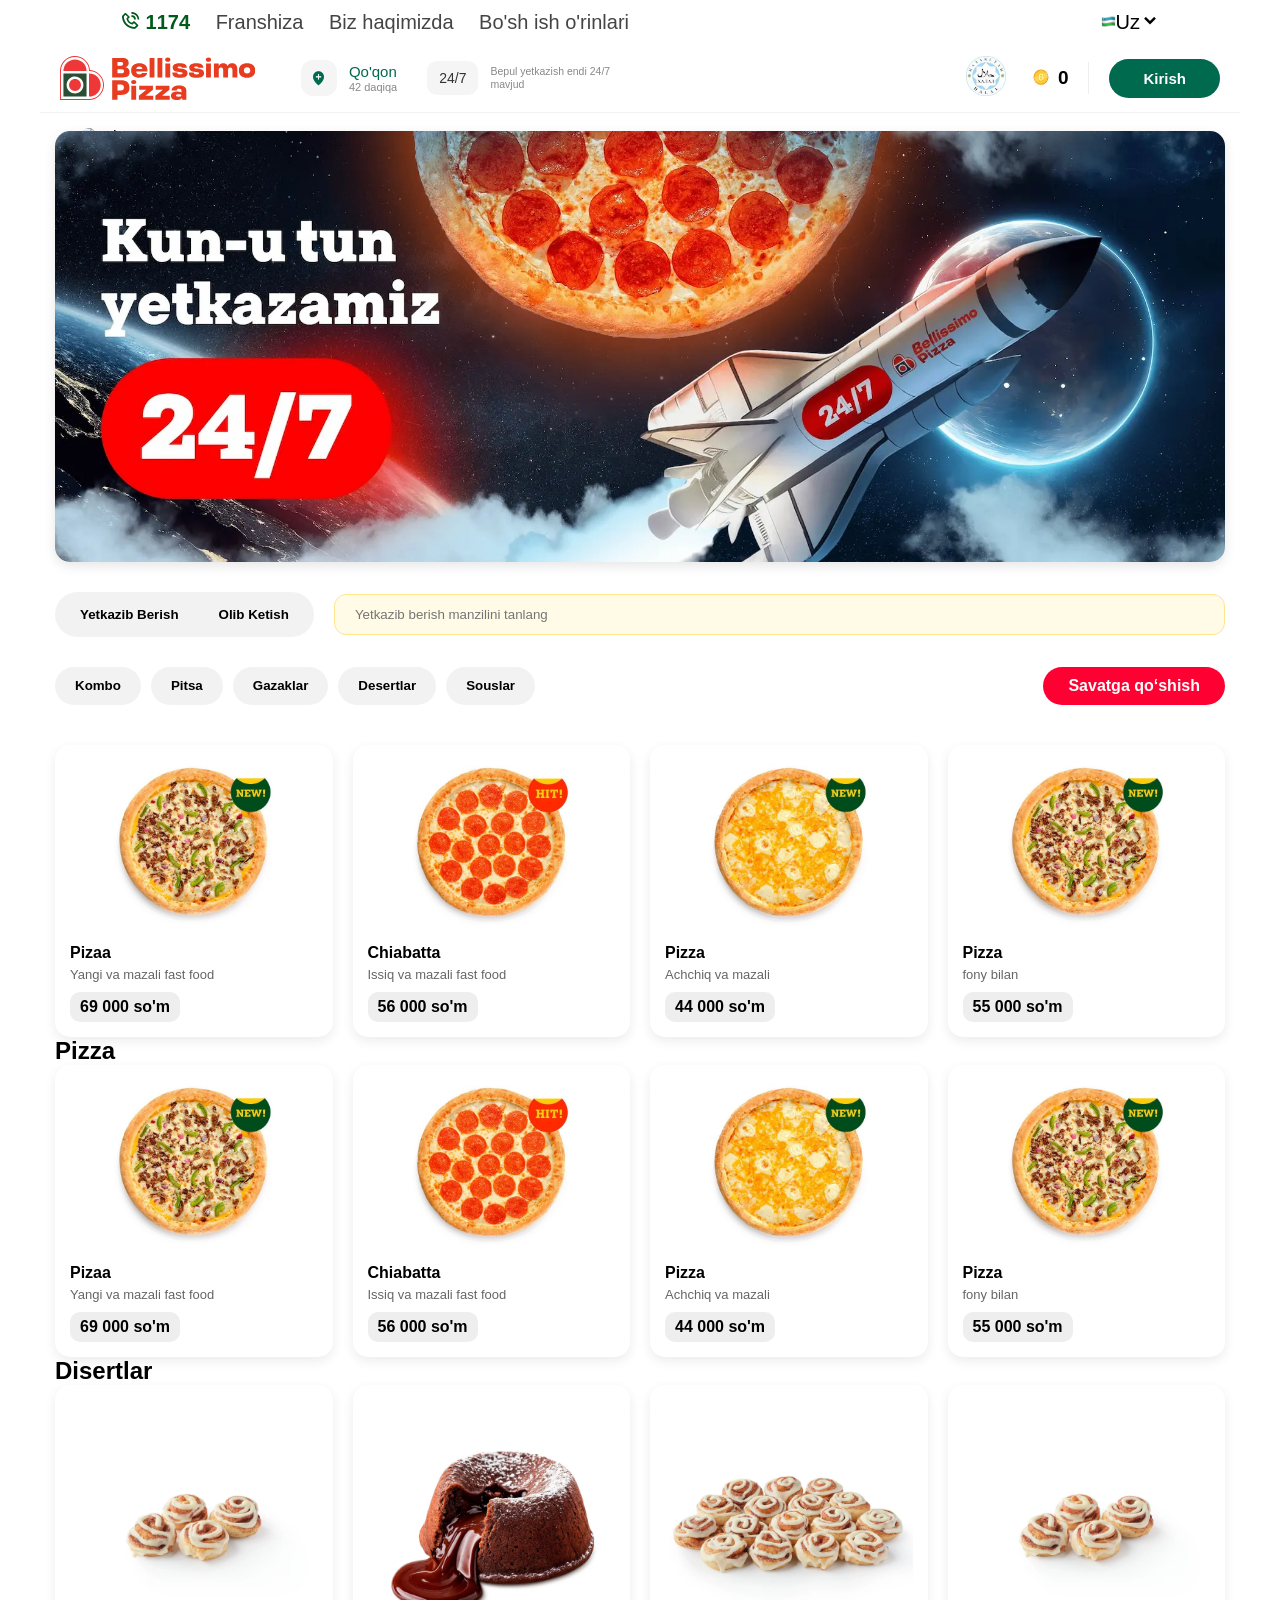
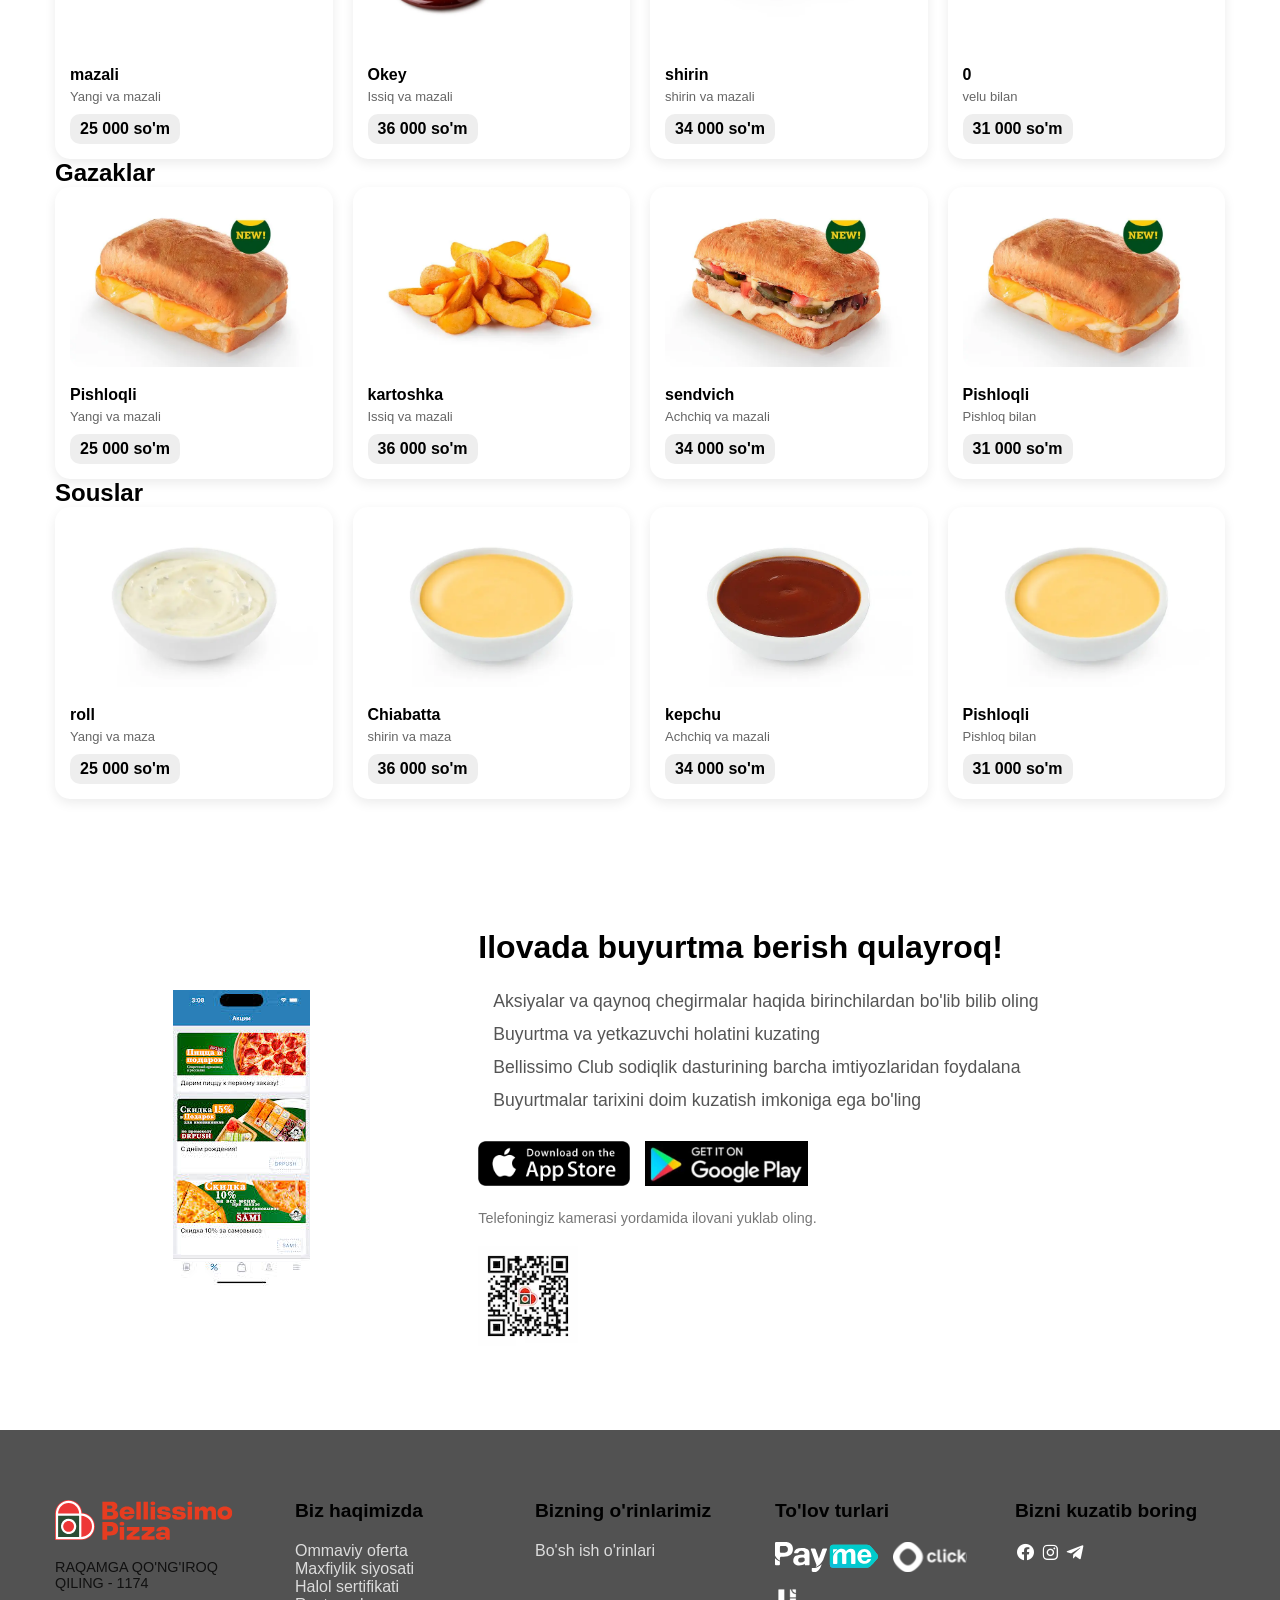
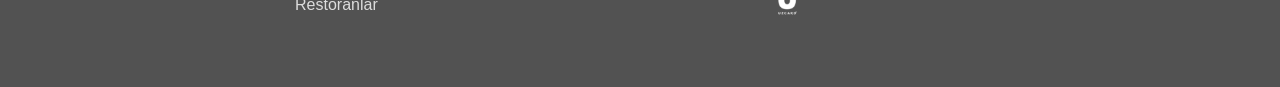
==== commit 886375b6: "akdohigbosignuj" ====
--- a/bls.html
+++ b/bls.html
@@ -20,10 +20,10 @@
         </div>
         <div class="dropdown">
             <input type="checkbox" id="lang">
-            <label for="lang" class="btn-hee"><img src="uzFlag.svg" alt="">Uz<i class='bx bxs-chevron-down'></i></label>
+            <label for="lang" class="btn-hee"><img alt="salom" src="uzFlag.svg" alt="">Uz<i class='bx bxs-chevron-down'></i></label>
 
             <div class="dropdown-menu">
-                <p><img src="ruFlag.svg" alt="">Ru</p>
+                <p><img alt="salom" src="ruFlag.svg" alt="">Ru</p>
             </div>
         </div>
     </div>
@@ -34,7 +34,7 @@
 
             <!-- LOGO QISMI -->
             <div class="branding-cell">
-                <img src="./logo_new.svg" alt="Bellissimo" class="brand-img">
+                <img alt="salom" src="./logo_new.svg" alt="Bellissimo" class="brand-img">
             </div>
 
             <!-- LOKATSIYA TANLASH -->
@@ -59,11 +59,11 @@
             <!-- O'NG TOMONDAGI DIVLAR -->
             <div class="utility-actions-group">
                 <div class="halal-cert-mark">
-                    <img src="./halal.webp" alt="Halal">
+                    <img alt="salom" src="./halal.webp" alt="Halal">
                 </div>
 
                 <div class="wallet-balance-view">
-                    <img src="./Без названия.svg" alt="Coin" class="coin-icon-svg">
+                    <img alt="salom" src="./Без названия.svg" alt="Coin" class="coin-icon-svg">
                     <span class="balance-digit">0</span>
                 </div>
 
@@ -79,13 +79,13 @@
 
     <!-- HERO -->
     <section class="hero">
-        <img src="hero.png" alt="">
+        <img alt="salom" src="hero.png" alt="">
     </section>
     <div class="container">
         <div class="main-banner">
             <a href="https://bellissimo.uz/">
 
-                <img src="./b5746673-ba47-4a66-aa91-379687119236.webp" alt="Bellissimo Aksiya" class="banner-img">
+                <img alt="salom" src="./b5746673-ba47-4a66-aa91-379687119236.webp" alt="Bellissimo Aksiya" class="banner-img">
             </a>
         </div>
         <div class="main">
@@ -94,14 +94,13 @@
                     <button class="tgl-btn ">Yetkazib Berish</button>
                     <button class="tgl-btn ">Olib Ketish</button>
                 </div>
-
                 <div class="inp-box">
                     <input type="text" placeholder="Yetkazib berish manzilini tanlang" class="inp">
                     <span class="edit-icon"></span>
                 </div>
             </header>
 
-            <nav class="cats">
+            <nav class="cats"> 
                 <div class="tags">
                     <button class="tag ">Kombo</button>
                     <button class="tag">Pitsa</button>
@@ -121,28 +120,28 @@
             <div class="matrix">
 
                 <div class="tile" onclick="showDialog(this)">
-                    <img src="./33b46d3a-a289-4971-88f5-bd0a3807785c.webp">
+                    <img alt="salom" src="./33b46d3a-a289-4971-88f5-bd0a3807785c.webp">
                     <h4>Pizaa</h4>
                     <p>Yangi va mazali fast food</p>
                     <span class="badge">69 000 so'm</span>
                 </div>
 
                 <div class="tile" onclick="showDialog(this)">
-                    <img src="./601282db-7274-43e4-ac74-e8987d53dd6e.webp">
+                    <img alt="salom" src="./601282db-7274-43e4-ac74-e8987d53dd6e.webp">
                     <h4>Chiabatta</h4>
                     <p>Issiq va mazali fast food</p>
                     <span class="badge">56 000 so'm</span>
                 </div>
 
                 <div class="tile" onclick="showDialog(this)">
-                    <img src="./b3635a5f-1556-47e8-a600-d88dd8170b36.webp">
+                    <img alt="salom" src="./b3635a5f-1556-47e8-a600-d88dd8170b36.webp">
                     <h4>Pizza</h4>
                     <p>Achchiq va mazali</p>
                     <span class="badge">44 000 so'm</span>
                 </div>
 
                 <div class="tile" onclick="showDialog(this)">
-                    <img src="./33b46d3a-a289-4971-88f5-bd0a3807785c.webp">
+                    <img alt="salom" src="./33b46d3a-a289-4971-88f5-bd0a3807785c.webp">
                     <h4>Pizza</h4>
                     <p>fony bilan</p>
                     <span class="badge">55 000 so'm</span>
@@ -158,28 +157,28 @@
             <div class="matrix">
 
                 <div class="tile" onclick="showDialog(this)">
-                    <img src="./33b46d3a-a289-4971-88f5-bd0a3807785c.webp">
+                    <img alt="salom" src="./33b46d3a-a289-4971-88f5-bd0a3807785c.webp">
                     <h4>Pizaa</h4>
                     <p>Yangi va mazali fast food</p>
                     <span class="badge">69 000 so'm</span>
                 </div>
 
                 <div class="tile" onclick="showDialog(this)">
-                    <img src="./601282db-7274-43e4-ac74-e8987d53dd6e.webp">
+                    <img alt="salom" src="./601282db-7274-43e4-ac74-e8987d53dd6e.webp">
                     <h4>Chiabatta</h4>
                     <p>Issiq va mazali fast food</p>
                     <span class="badge">56 000 so'm</span>
                 </div>
 
                 <div class="tile" onclick="showDialog(this)">
-                    <img src="./b3635a5f-1556-47e8-a600-d88dd8170b36.webp">
+                    <img alt="salom" src="./b3635a5f-1556-47e8-a600-d88dd8170b36.webp">
                     <h4>Pizza</h4>
                     <p>Achchiq va mazali</p>
                     <span class="badge">44 000 so'm</span>
                 </div>
 
                 <div class="tile" onclick="showDialog(this)">
-                    <img src="./33b46d3a-a289-4971-88f5-bd0a3807785c.webp">
+                    <img alt="salom" src="./33b46d3a-a289-4971-88f5-bd0a3807785c.webp">
                     <h4>Pizza</h4>
                     <p>fony bilan</p>
                     <span class="badge">55 000 so'm</span>
@@ -196,28 +195,28 @@
             <div class="matrix">
 
                 <div class="tile" onclick="showDialog(this)">
-                    <img src="./8e827ad6-07c1-4666-9710-2e88e769a5c6.webp">
+                    <img alt="salom" src="./8e827ad6-07c1-4666-9710-2e88e769a5c6.webp">
                     <h4>mazali</h4>
                     <p>Yangi va mazali </p>
                     <span class="badge">25 000 so'm</span>
                 </div>
 
                 <div class="tile" onclick="showDialog(this)">
-                    <img src="./b643ceb5-6a4e-4101-a3dc-91c5327c588a.webp">
+                    <img alt="salom" src="./b643ceb5-6a4e-4101-a3dc-91c5327c588a.webp">
                     <h4>Okey</h4>
                     <p>Issiq va mazali</p>
                     <span class="badge">36 000 so'm</span>
                 </div>
 
                 <div class="tile" onclick="showDialog(this)">
-                    <img src="./02708d12-129a-42d3-b69e-287f19e14751.webp">
+                    <img alt="salom" src="./02708d12-129a-42d3-b69e-287f19e14751.webp">
                     <h4>shirin</h4>
                     <p>shirin va mazali</p>
                     <span class="badge">34 000 so'm</span>
                 </div>
 
                 <div class="tile" onclick="showDialog(this)">
-                    <img src="./8e827ad6-07c1-4666-9710-2e88e769a5c6.webp">
+                    <img alt="salom" src="./8e827ad6-07c1-4666-9710-2e88e769a5c6.webp">
                     <h4>0</h4>
                     <p>velu bilan</p>
                     <span class="badge">31 000 so'm</span>
@@ -234,28 +233,28 @@
             <div class="matrix">
 
                 <div class="tile" onclick="showDialog(this)">
-                    <img src="./4313a341-dc2e-4e0a-a33e-0b3a8b19c1c2.webp">
+                    <img alt="salom" src="./4313a341-dc2e-4e0a-a33e-0b3a8b19c1c2.webp">
                     <h4>Pishloqli</h4>
                     <p>Yangi va mazali </p>
                     <span class="badge">25 000 so'm</span>
                 </div>
 
                 <div class="tile" onclick="showDialog(this)">
-                    <img src="./6a0457e3-5606-4bf1-a8ed-ade0a5dc3485.webp">
+                    <img alt="salom" src="./6a0457e3-5606-4bf1-a8ed-ade0a5dc3485.webp">
                     <h4>kartoshka</h4>
                     <p>Issiq va mazali</p>
                     <span class="badge">36 000 so'm</span>
                 </div>
 
                 <div class="tile" onclick="showDialog(this)">
-                    <img src="./c2f51f99-49b6-45d3-bded-67a5d21ad4eb.webp">
+                    <img alt="salom" src="./c2f51f99-49b6-45d3-bded-67a5d21ad4eb.webp">
                     <h4>sendvich</h4>
                     <p>Achchiq va mazali</p>
                     <span class="badge">34 000 so'm</span>
                 </div>
 
                 <div class="tile" onclick="showDialog(this)">
-                    <img src="./4313a341-dc2e-4e0a-a33e-0b3a8b19c1c2.webp">
+                    <img alt="salom" src="./4313a341-dc2e-4e0a-a33e-0b3a8b19c1c2.webp">
                     <h4>Pishloqli</h4>
                     <p>Pishloq bilan</p>
                     <span class="badge">31 000 so'm</span>
@@ -293,7 +292,7 @@
     <div class="dialog">
         <span class="exit" onclick="hideDialog()">&times;</span>
 
-        <img id="dImg">
+        <img alt="salom" id="dImg">
         <h3 id="dTitle"></h3>
         <p id="dDesc"></p>
         <p id="dPrice"></p>
@@ -314,28 +313,28 @@
             <div class="matrix">
 
                 <div class="tile" onclick="showDialog(this)">
-                    <img src="./b33f0b64-fa93-4f15-8c94-21ceb4ce722b.webp">
+                    <img alt="" src="./b33f0b64-fa93-4f15-8c94-21ceb4ce722b.webp">
                     <h4>roll</h4>
                     <p>Yangi va maza</p>
                     <span class="badge">25 000 so'm</span>
                 </div>
 
                 <div class="tile" onclick="showDialog(this)">
-                    <img src="./D.webp">
+                    <img alt="salom" src="./D.webp">
                     <h4>Chiabatta</h4>
                     <p>shirin va maza</p>
                     <span class="badge">36 000 so'm</span>
                 </div>
 
                 <div class="tile" onclick="showDialog(this)">
-                    <img src="./L.webp">
+                    <img alt="salom" src="./L.webp">
                     <h4>kepchu</h4>
                     <p>Achchiq va mazali</p>
                     <span class="badge">34 000 so'm</span>
                 </div>
 
                 <div class="tile" onclick="showDialog(this)">
-                    <img src="./D.webp">
+                    <img alt="salom" src="./D.webp">
                     <h4>Pishloqli</h4>
                     <p>Pishloq bilan</p>
                     <span class="badge">31 000 so'm</span>
@@ -348,7 +347,7 @@
         <div class="backdrop" id="backdrop">
             <div class="dialog">
                 <span class="exit" onclick="hideDialog()">&times;</span>
-                <img id="dImg">
+                <img alt="salom" id="dImg">
                 <h3 id="dTitle"></h3>
                 <p id="dDesc"></p>
                 <p id="dPrice"></p>
@@ -360,7 +359,7 @@
     <section class="app-download-section">
         <div class="container app-content-wrapper">
             <div class="app-screenshot">
-                <img src="./images (7).jpg" alt="App Screenshot">
+                <img alt="salom" src="./images (7).jpg" alt="App Screenshot">
             </div>
             <div class="app-info">
                 <h2>Ilovada buyurtma berish qulayroq!</h2>
@@ -374,12 +373,12 @@
                     </li>
                 </ul>
                 <div class="app-buttons">
-                    <a href="#" target="_blank"><img src="./images (2).png" alt="App Store"></a>
-                    <a href="#" target="_blank"><img src="./images (8).jpg  " alt="Google Play"></a>
+                    <a href="#" target="_blank"><img alt="salom" src="./images (2).png" alt="App Store"></a>
+                    <a href="#" target="_blank"><img alt="salom" src="./images (8).jpg  " alt="Google Play"></a>
                 </div>
                 <p>Telefoningiz kamerasi yordamida ilovani yuklab oling.</p>
                 <div class="qr-code">
-                    <img src="./website-footer-qr-06f12d27385aaf3169ec8f4434f85ed1 (1).webp" alt="QR Code">
+                    <img alt="salom" src="./website-footer-qr-06f12d27385aaf3169ec8f4434f85ed1 (1).webp" alt="QR Code">
                 </div>
             </div>
         </div>
@@ -389,7 +388,7 @@
     <footer class="main-footer">
         <div class="container footer-grid">
             <div class="footer-col footer-about">
-                <img src="./logo_new.svg" alt="Bellissimo Logo">
+                <img alt="salom" src="./logo_new.svg" alt="Bellissimo Logo">
                 <p>RAQAMGA QO'NG'IROQ QILING - 1174</p>
             </div>
             <div class="footer-col">
@@ -410,9 +409,9 @@
             <div class="footer-col footer-payment">
                 <h4>To'lov turlari</h4>
                 <div class="payment-icons">
-                    <img src="payme-footer (1).svg" alt="Payme">
-                    <img src="./click-footer.svg" alt="Uzcard">
-                    <img src="./uzcard-footer.svg" alt="Click">
+                    <img alt="salom" src="payme-footer (1).svg" alt="Payme">
+                    <img alt="salom" src="./click-footer.svg" alt="Uzcard">
+                    <img alt="salom" src="./uzcard-footer.svg" alt="Click">
                 </div>
             </div>
             <div class="footer-col footer-social">
--- a/bls.css
+++ b/bls.css
@@ -7,7 +7,6 @@
 body {
     background: #ffffff;
 }
-
 .legh {
     max-width: 1200px;
     margin: 30px auto;
@@ -426,7 +425,6 @@
     .card .row {
         grid-template-columns: 1fr;
     }
-}
 .modal {
     display: none;
     justify-content: center;
